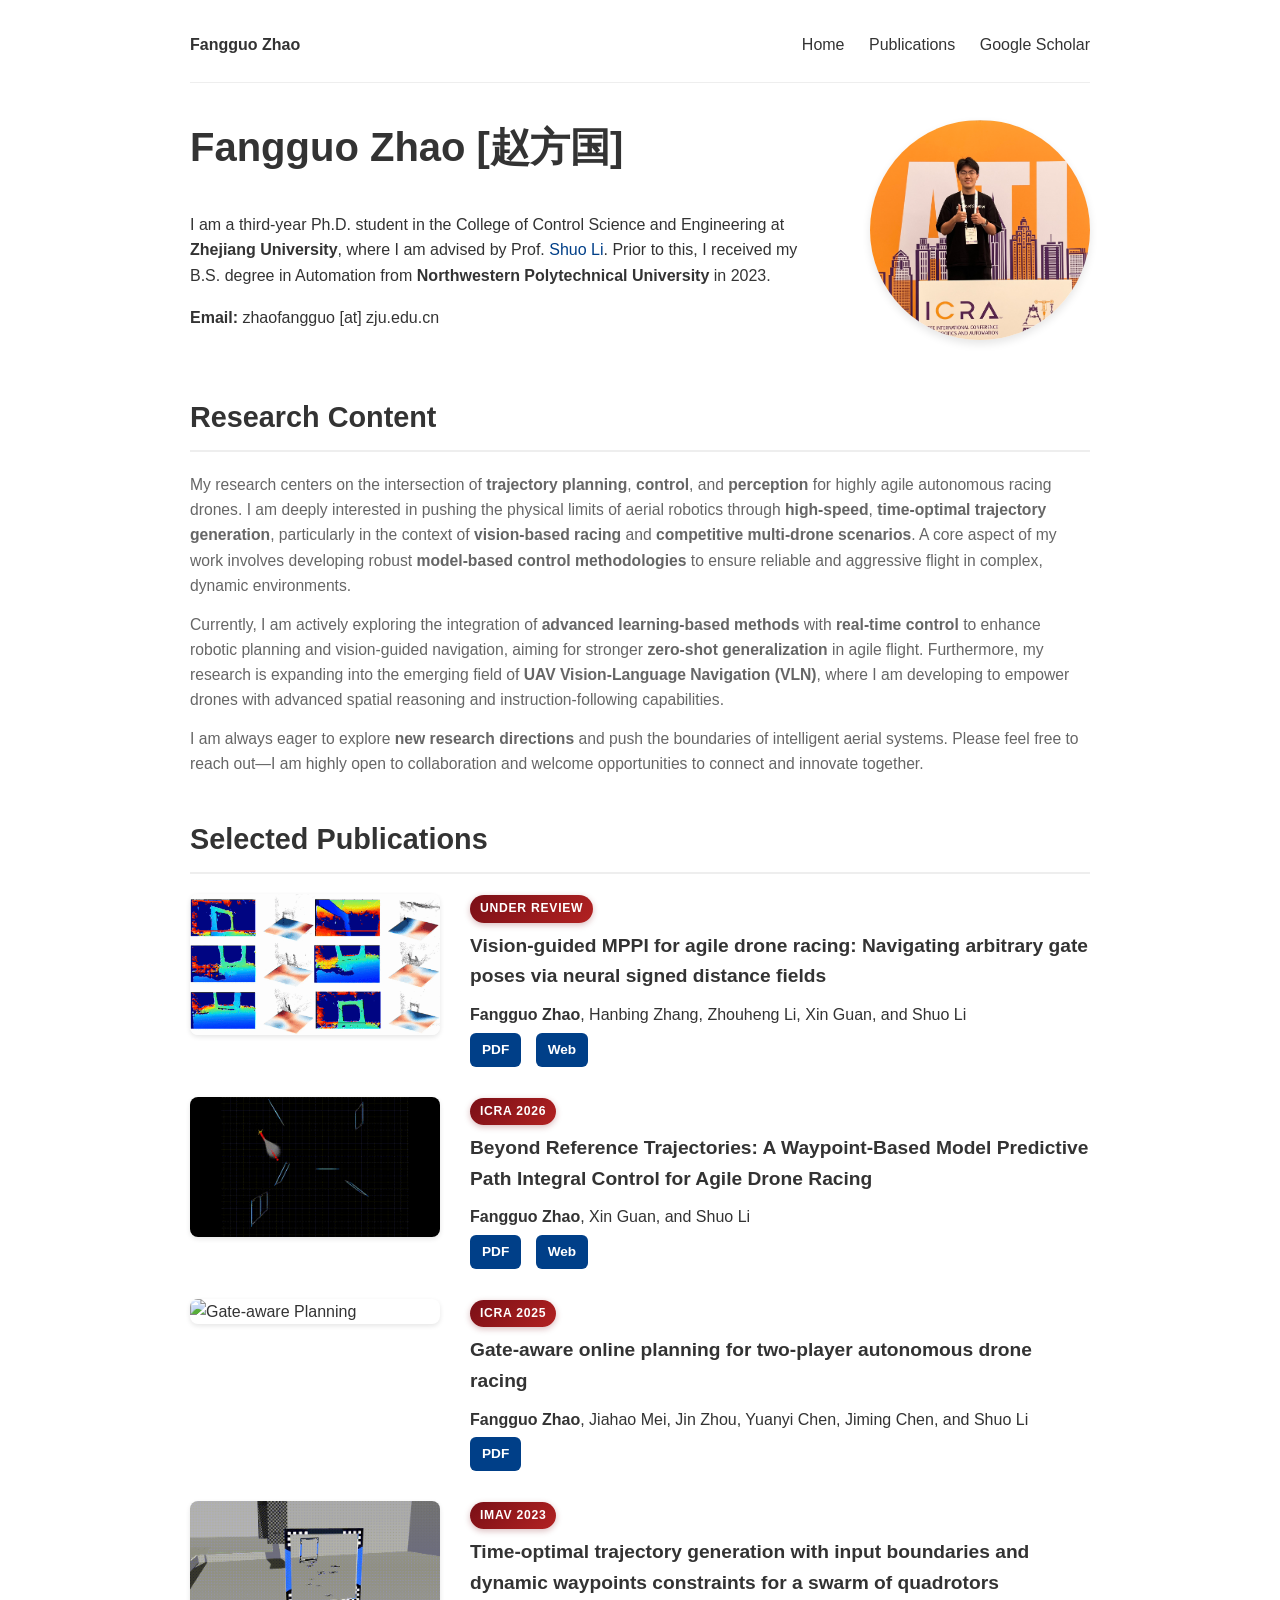
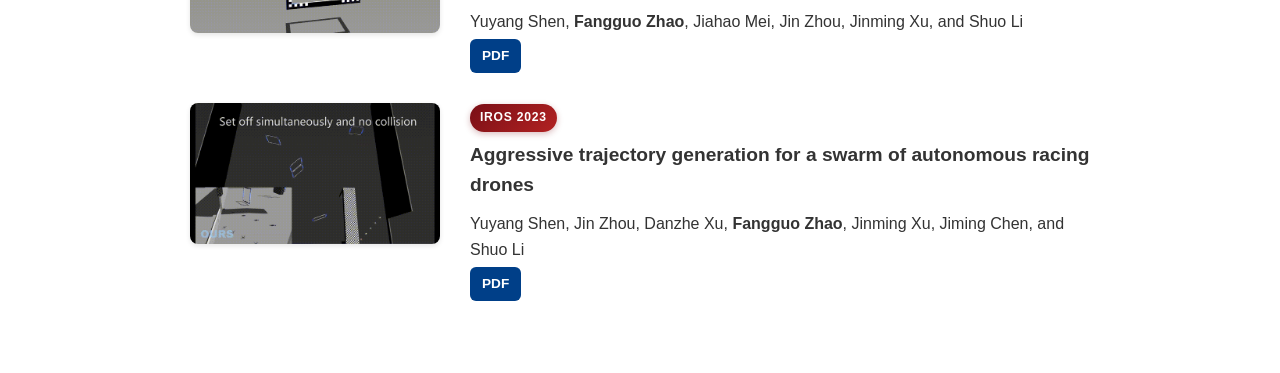
==== index.html @ 5dbd3a2a "first commit" ====
<!DOCTYPE html>
<html lang="en">
<head>
    <meta charset="UTF-8">
    <meta name="viewport" content="width=device-width, initial-scale=1.0">
    <title>Fangguo Zhao | Zhejiang University</title>
    <link rel="stylesheet" href="style.css">
</head>
<body>
    <div class="container">
        <header>
            <div><strong>Fangguo Zhao</strong></div>
            <div class="nav-links">
                <a href="index.html">Home</a>
                <a href="publications.html">Publications</a>
                <a href="https://scholar.google.com/citations?user=0NkpMvcAAAAJ&hl=zh-CN" target="_blank">Google Scholar</a>
                <!-- <a href="#">CV</a>  -->
            </div>
        </header>

        <section class="intro-section">
            <div class="intro-text">
                <h1>Fangguo Zhao [赵方国]</h1>
                <p>I am a third-year Ph.D. student in the College of Control Science and Engineering at <strong>Zhejiang University</strong>, where I am advised by Prof. <a href="https://scholar.google.com/citations?user=-MINoSEAAAAJ&hl=zh-CN">Shuo Li</a>. Prior to this, I received my B.S. degree in Automation from <strong>Northwestern Polytechnical University</strong> in 2023.</p>
                <!-- <p>My research focuses on <strong>trajectory planning and control for autonomous racing drones</strong>. I am particularly interested in high-speed maneuvers, time-optimal trajectory generation, and competitive multi-drone scenarios. Currently, my work heavily involves applying generative AI (such as Diffusion Policy and Compositional Diffusion Models) and MPPI to solve agile robotic planning tasks in arbitrary and dynamic environments.</p> -->
                <!-- <p><em>🔔 I am currently seeking visiting scholar or postdoctoral opportunities in Singapore and the United States, specifically within labs focused on high-dynamic racing and generative robotics.</em></p> -->
                <p>
                    <strong>Email:</strong> zhaofangguo [at] zju.edu.cn<br>
                    <!-- <strong>Links:</strong> <a href="https://scholar.google.com/citations?user=0NkpMvcAAAAJ&hl=zh-CN">Google Scholar</a>  -->
                </p>
            </div>
            <img src="images/profile.jpeg" alt="Fangguo Zhao" class="profile-img">
        </section>

        <section>
            <h2 class="section-title">Research Content</h2>

            <div class="research-content">
                <p>My research centers on the intersection of <strong>trajectory planning</strong>, <strong>control</strong>, and <strong>perception</strong> for highly agile autonomous racing drones. I am deeply interested in pushing the physical limits of aerial robotics through <strong>high-speed</strong>, <strong>time-optimal trajectory generation</strong>, particularly in the context of <strong>vision-based racing</strong> and <strong>competitive multi-drone scenarios</strong>. A core aspect of my work involves developing robust <strong>model-based control methodologies</strong> to ensure reliable and aggressive flight in complex, dynamic environments.</p>

                <p>Currently, I am actively exploring the integration of <strong>advanced learning-based methods</strong> with <strong>real-time control</strong> to enhance robotic planning and vision-guided navigation, aiming for stronger <strong>zero-shot generalization</strong> in agile flight. Furthermore, my research is expanding into the emerging field of <strong>UAV Vision-Language Navigation (VLN)</strong>, where I am developing to empower drones with advanced spatial reasoning and instruction-following capabilities.</p>

                <p>I am always eager to explore <strong>new research directions</strong> and push the boundaries of intelligent aerial systems. Please feel free to reach out—I am highly open to collaboration and welcome opportunities to connect and innovate together.</p>
            </div>
        </section>

        <section>
            <h2 class="section-title">Selected Publications</h2>

            <div class="pub-card">
                <img src="images/iros26.gif" alt="Vision-guided MPPI" class="project-img">
                <div class="pub-info">
                    <div class="pub-badge">UNDER REVIEW</div>
                    <h3 class="pub-title"><strong>Vision-guided MPPI for agile drone racing: Navigating arbitrary gate poses via neural signed distance fields</strong></h3>
                    <div class="pub-authors"><span class="me">Fangguo Zhao</span>, Hanbing Zhang, Zhouheng Li, Xin Guan, and Shuo Li</div>
                    <div class="pub-links pub-links-buttons">
                        <a href="https://arxiv.org/pdf/2603.07199" target="_blank">PDF</a>
                        <a href="https://zhaofangguo.github.io/vision_guided_mppi/" target="_blank">Web</a>
                    </div>
                </div>
            </div>

            <div class="pub-card">
                <img src="images/icra26.gif" alt="Rethinking Reference Trajectories" class="project-img">
                <div class="pub-info">
                    <div class="pub-badge">ICRA 2026</div>
                    <h3 class="pub-title"><strong>Beyond Reference Trajectories: A Waypoint-Based Model Predictive Path Integral Control for Agile Drone Racing</strong></h3>
                    <div class="pub-authors"><span class="me">Fangguo Zhao</span>, Xin Guan, and Shuo Li</div>
                    <div class="pub-links pub-links-buttons">
                        <a href="https://arxiv.org/abs/2509.14726" target="_blank">PDF</a>
                        <a href="https://zhaofangguo.github.io/racing_mppi/" target="_blank">Web</a>
                    </div>
                </div>
            </div>

            <div class="pub-card">
                <img src="images/icra25.png" alt="Gate-aware Planning" class="project-img">
                <div class="pub-info">
                    <div class="pub-badge">ICRA 2025</div>
                    <h3 class="pub-title"><strong>Gate-aware online planning for two-player autonomous drone racing</strong></h3>
                    <div class="pub-authors"><span class="me">Fangguo Zhao</span>, Jiahao Mei, Jin Zhou, Yuanyi Chen, Jiming Chen, and Shuo Li</div>
                    <div class="pub-links pub-links-buttons">
                        <a href="https://ieeexplore.ieee.org/document/11127454" target="_blank">PDF</a>
                    </div>
                </div>
            </div>

            <div class="pub-card">
                <img src="images/imav.gif" alt="Time-optimal Trajectory Generation" class="project-img">
                <div class="pub-info">
                    <div class="pub-badge">IMAV 2023</div>
                    <h3 class="pub-title"><strong>Time-optimal trajectory generation with input boundaries and dynamic waypoints constraints for a swarm of quadrotors</strong></h3>
                    <div class="pub-authors">Yuyang Shen, <span class="me">Fangguo Zhao</span>, Jiahao Mei, Jin Zhou, Jinming Xu, and Shuo Li</div>
                    <div class="pub-links pub-links-buttons">
                        <a href="http://www.imavs.org/papers/2023/31.pdf" target="_blank">PDF</a>
                    </div>
                </div>
            </div>

            <div class="pub-card">
                <img src="images/iros23.gif" alt="Aggressive trajectory generation" class="project-img">
                <div class="pub-info">
                    <div class="pub-badge">IROS 2023</div>
                    <h3 class="pub-title"><strong>Aggressive trajectory generation for a swarm of autonomous racing drones</strong></h3>
                    <div class="pub-authors">Yuyang Shen, Jin Zhou, Danzhe Xu, <span class="me">Fangguo Zhao</span>, Jinming Xu, Jiming Chen, and Shuo Li</div>
                    <div class="pub-links pub-links-buttons">
                        <a href="https://arxiv.org/abs/2303.00851" target="_blank">PDF</a>
                    </div>
                </div>
            </div>
        </section>
    </div>
</body>
</html>
---- style.css ----
/* style.css */
:root {
    --theme-color: #003F88; /* ZJU Blue */
    --text-color: #333333;
    --light-text: #666666;
    --bg-color: #ffffff;
    --line-color: #eeeeee;
}

body {
    font-family: -apple-system, BlinkMacSystemFont, "Segoe UI", Roboto, Helvetica, Arial, sans-serif;
    color: var(--text-color);
    background-color: var(--bg-color);
    line-height: 1.6;
    margin: 0;
    padding: 0;
}

a {
    color: var(--theme-color);
    text-decoration: none;
}

a:hover {
    text-decoration: underline;
}

.container {
    max-width: 900px;
    margin: 0 auto;
    padding: 2rem 20px;
}

/* 导航栏 */
header {
    display: flex;
    justify-content: space-between;
    align-items: center;
    padding-bottom: 1.5rem;
    border-bottom: 1px solid var(--line-color);
    margin-bottom: 2rem;
}

.nav-links a {
    margin-left: 20px;
    font-weight: 500;
    color: var(--text-color);
}

.nav-links a:hover {
    color: var(--theme-color);
}

/* 个人简介模块 */
.intro-section {
    display: flex;
    align-items: center;
    gap: 40px;
    margin-bottom: 3rem;
}

.intro-text {
    flex: 1;
}

.intro-text h1 {
    margin-top: 0;
    font-size: 2.5rem;
}

.profile-img {
    width: 220px;
    height: 220px;
    border-radius: 50%;
    object-fit: cover;
    box-shadow: 0 4px 8px rgba(0,0,0,0.1);
}

/* 项目 & 论文模块 */
.section-title {
    font-size: 1.8rem;
    border-bottom: 2px solid var(--line-color);
    padding-bottom: 10px;
    margin-bottom: 20px;
}

.project-card, .pub-card {
    display: flex;
    gap: 30px;
    margin-bottom: 30px;
    align-items: flex-start;
}

section {
    margin-bottom: 2.5rem;
}

.project-img {
    width: 250px;
    flex-shrink: 0;
    border-radius: 8px;
    box-shadow: 0 2px 5px rgba(0,0,0,0.1);
}

.pub-thumb {
    width: 250px;
    height: 145px;
    flex-shrink: 0;
    object-fit: cover;
    border-radius: 8px;
    box-shadow: 0 2px 5px rgba(0,0,0,0.1);
}

.project-info, .pub-info {
    flex: 1;
}

.project-title, .pub-title {
    font-size: 1.2rem;
    font-weight: 600;
    margin: 0 0 10px 0;
}

.project-desc {
    color: var(--light-text);
    font-size: 0.95rem;
}

.research-content p {
    color: var(--light-text);
    font-size: 0.98rem;
    margin: 0 0 14px 0;
}

.pub-authors {
    color: var(--text-color);
    margin-bottom: 5px;
}

.pub-badge {
    display: inline-block;
    background: linear-gradient(135deg, #7a0f16, #b22222);
    color: #ffffff;
    font-weight: 700;
    font-size: 0.76rem;
    letter-spacing: 0.06em;
    text-transform: uppercase;
    padding: 4px 10px;
    border-radius: 999px;
    margin-bottom: 8px;
    box-shadow: 0 2px 6px rgba(122, 15, 22, 0.28);
}

.pub-venue {
    font-style: italic;
    color: var(--light-text);
    margin-bottom: 8px;
}

.pub-abstract {
    color: var(--light-text);
    font-size: 0.95rem;
    margin: 0 0 10px 0;
}

.pub-links a {
    display: inline-block;
    margin-right: 15px;
    font-size: 0.9rem;
    font-weight: 500;
}

.pub-links-buttons a {
    background-color: var(--theme-color);
    color: #ffffff;
    padding: 6px 12px;
    border-radius: 6px;
    margin-right: 10px;
    font-size: 0.85rem;
    font-weight: 600;
    text-decoration: none;
}

.pub-links-buttons a:hover {
    text-decoration: none;
    opacity: 0.9;
}

.year-divider {
    margin: 30px 0 18px;
    padding-bottom: 6px;
    border-bottom: 1px solid var(--line-color);
    color: var(--theme-color);
    font-size: 1.1rem;
    font-weight: 700;
    letter-spacing: 0.03em;
}

.me {
    font-weight: bold;
}

/* 响应式设计 (手机端适配) */
@media (max-width: 768px) {
    .intro-section, .project-card, .pub-card {
        flex-direction: column;
    }
    .profile-img {
        width: 180px;
        height: 180px;
    }
    .project-img,
    .pub-thumb {
        width: 100%;
        height: auto;
    }
}
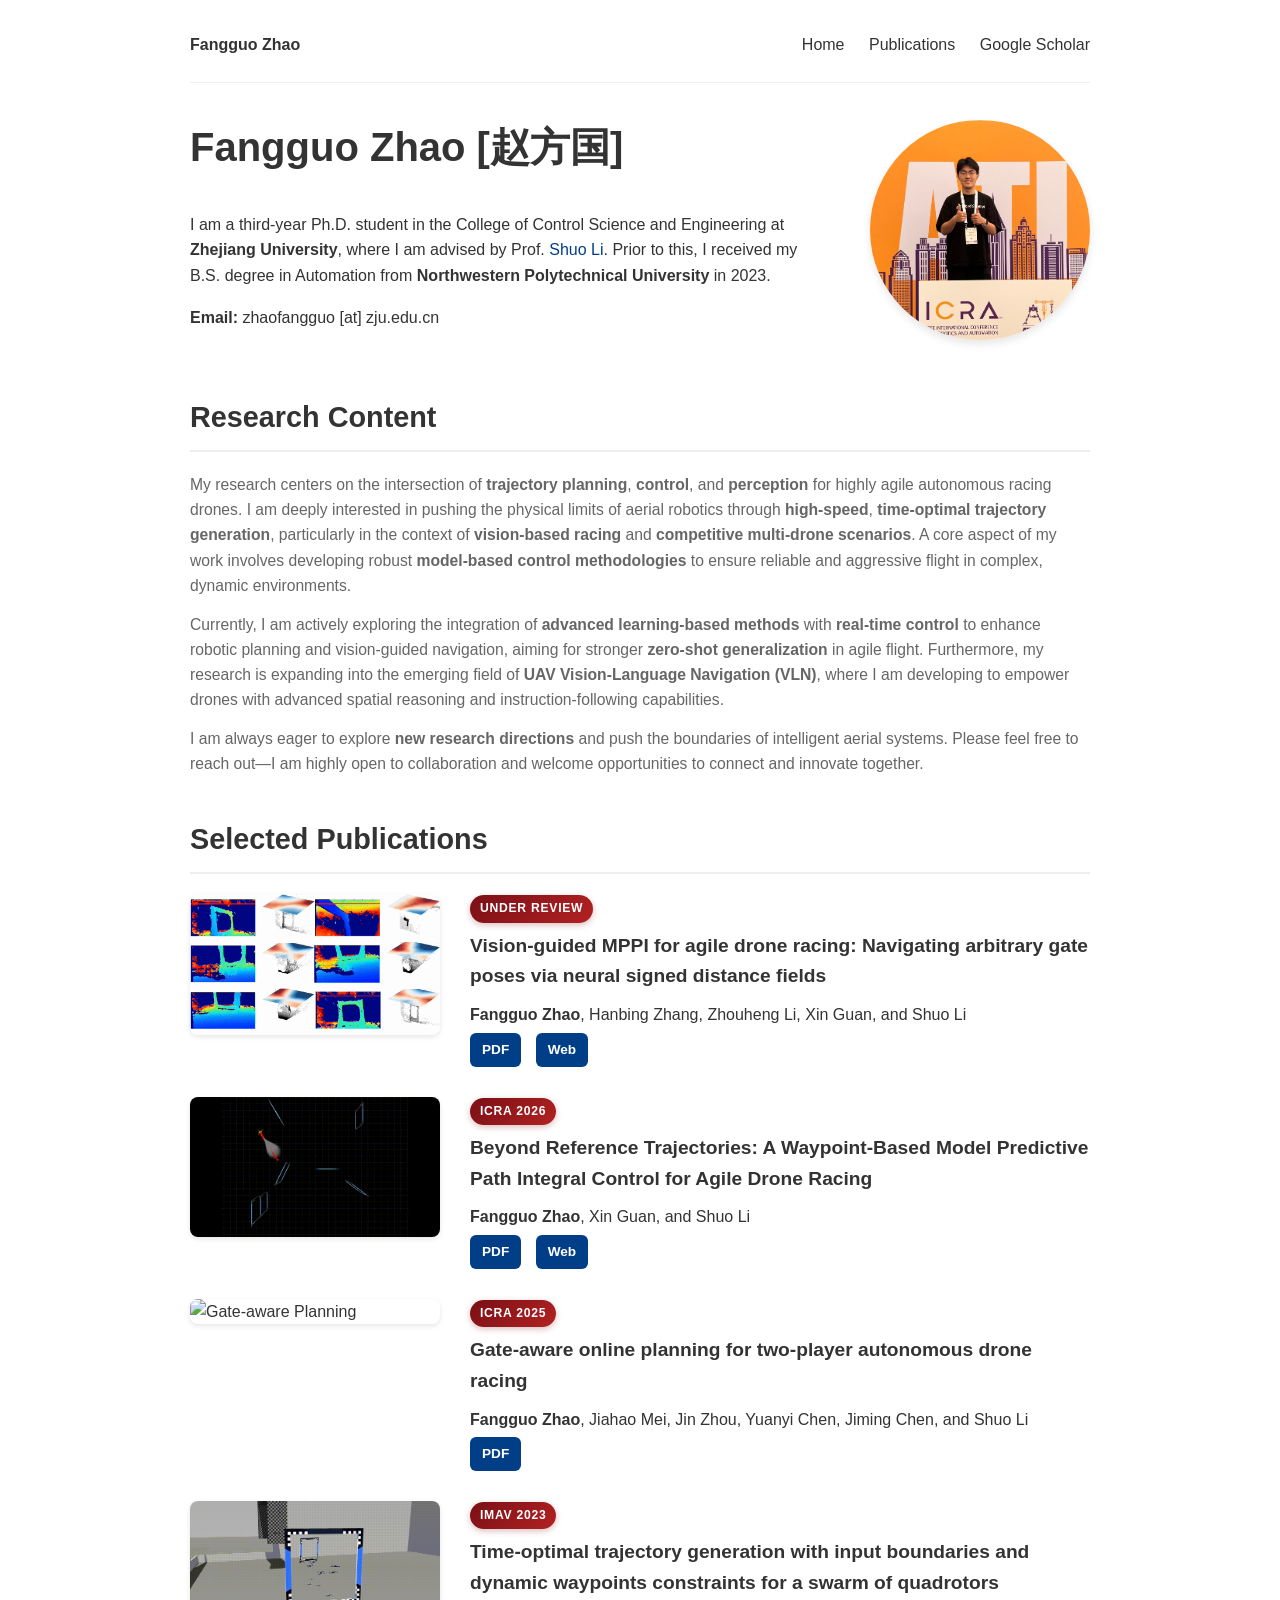
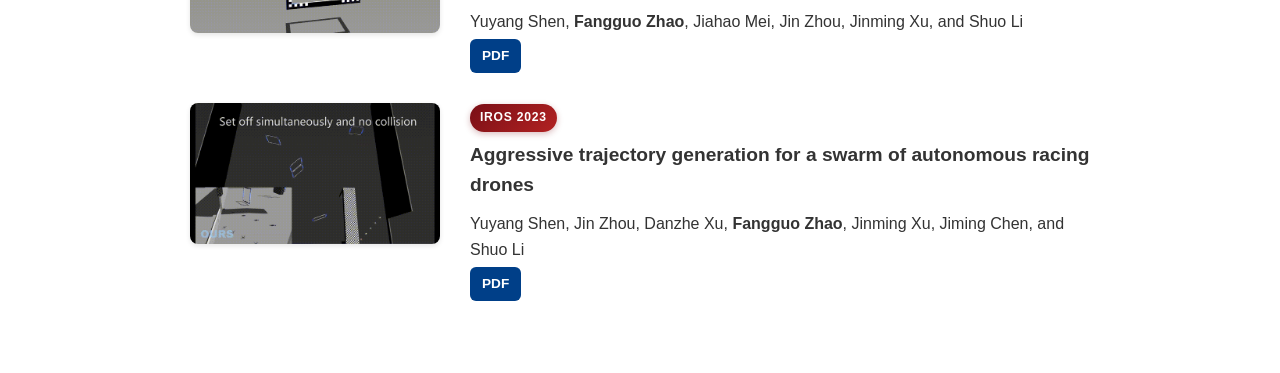
==== commit ffd6a16d: "update" ====
--- a/index.html
+++ b/index.html
@@ -5,6 +5,15 @@
     <meta name="viewport" content="width=device-width, initial-scale=1.0">
     <title>Fangguo Zhao | Zhejiang University</title>
     <link rel="stylesheet" href="style.css">
+    <!-- Google tag (gtag.js) -->
+    <script async src="https://www.googletagmanager.com/gtag/js?id=G-J3Y39Y20ER"></script>
+    <script>
+    window.dataLayer = window.dataLayer || [];
+    function gtag(){dataLayer.push(arguments);}
+    gtag('js', new Date());
+
+    gtag('config', 'G-J3Y39Y20ER');
+    </script>
 </head>
 <body>
     <div class="container">
@@ -22,8 +31,7 @@
             <div class="intro-text">
                 <h1>Fangguo Zhao [赵方国]</h1>
                 <p>I am a third-year Ph.D. student in the College of Control Science and Engineering at <strong>Zhejiang University</strong>, where I am advised by Prof. <a href="https://scholar.google.com/citations?user=-MINoSEAAAAJ&hl=zh-CN">Shuo Li</a>. Prior to this, I received my B.S. degree in Automation from <strong>Northwestern Polytechnical University</strong> in 2023.</p>
-                <!-- <p>My research focuses on <strong>trajectory planning and control for autonomous racing drones</strong>. I am particularly interested in high-speed maneuvers, time-optimal trajectory generation, and competitive multi-drone scenarios. Currently, my work heavily involves applying generative AI (such as Diffusion Policy and Compositional Diffusion Models) and MPPI to solve agile robotic planning tasks in arbitrary and dynamic environments.</p> -->
-                <!-- <p><em>🔔 I am currently seeking visiting scholar or postdoctoral opportunities in Singapore and the United States, specifically within labs focused on high-dynamic racing and generative robotics.</em></p> -->
+
                 <p>
                     <strong>Email:</strong> zhaofangguo [at] zju.edu.cn<br>
                     <!-- <strong>Links:</strong> <a href="https://scholar.google.com/citations?user=0NkpMvcAAAAJ&hl=zh-CN">Google Scholar</a>  -->
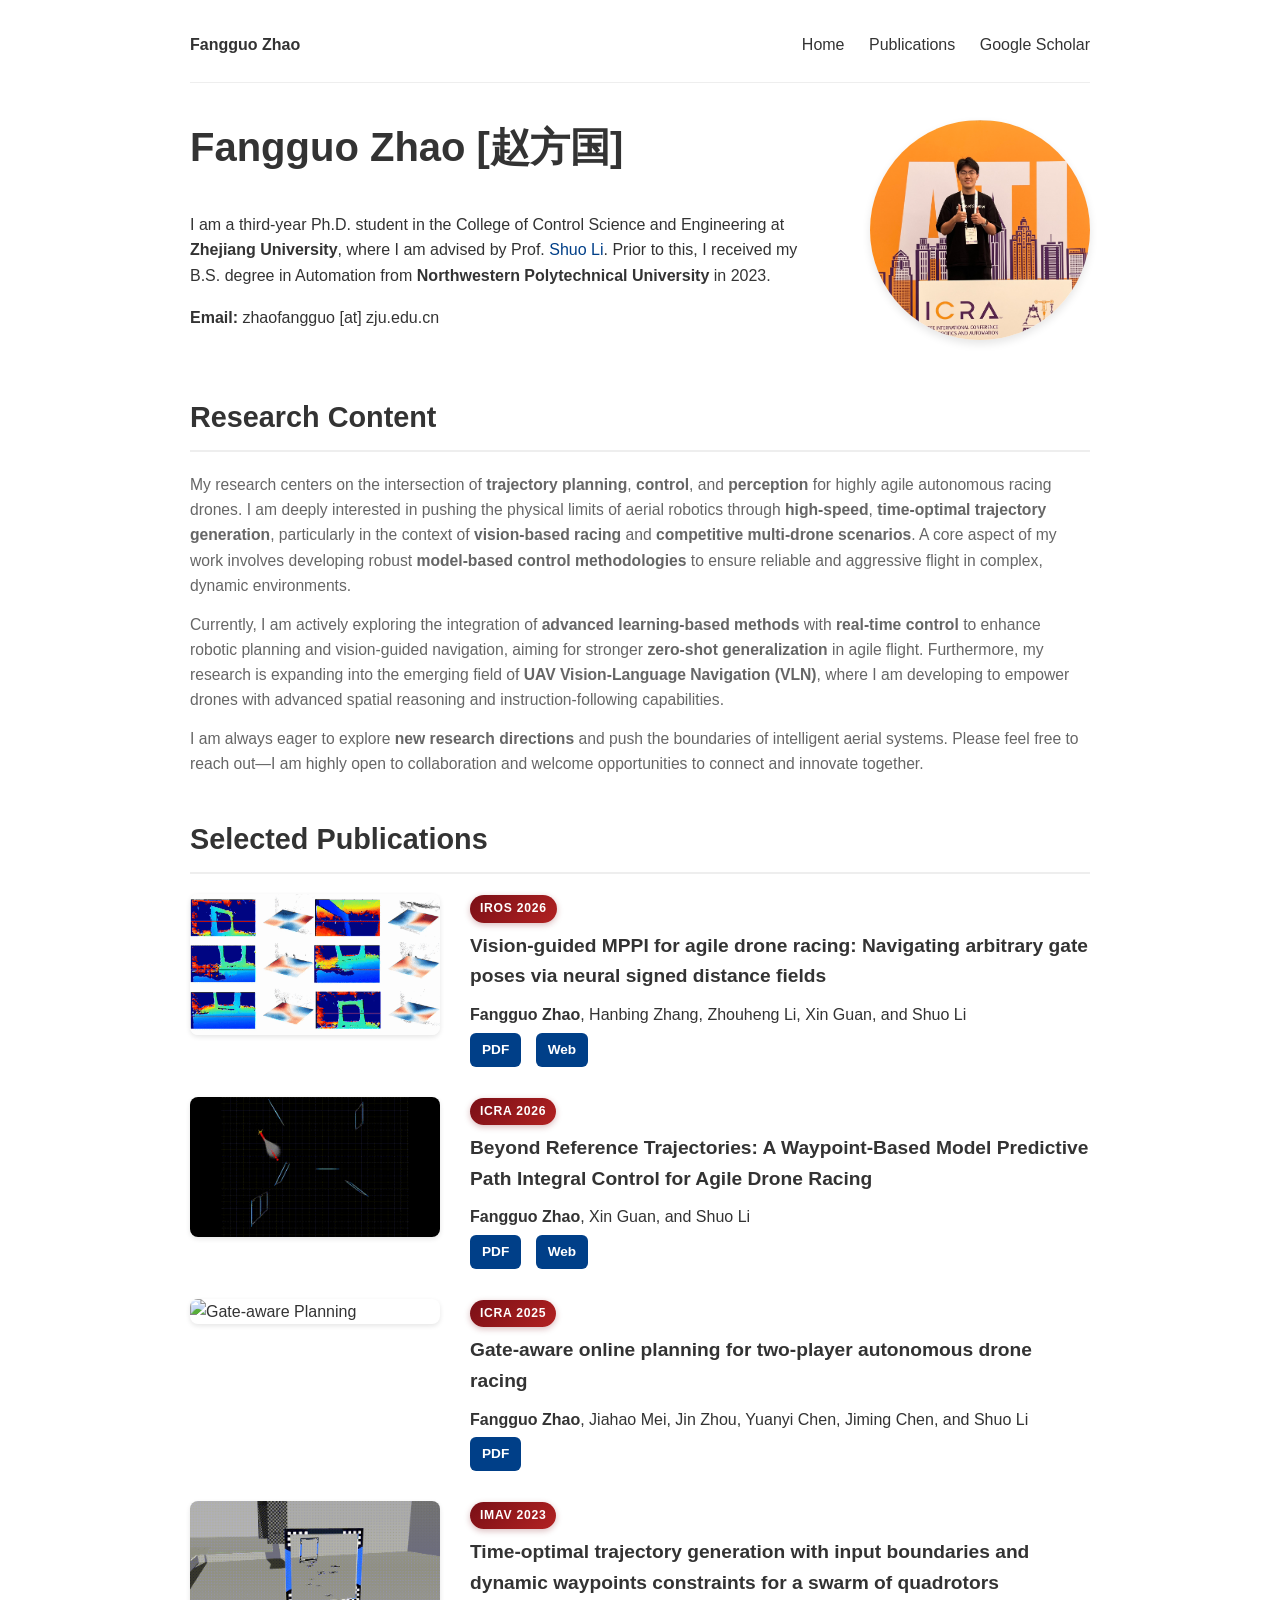
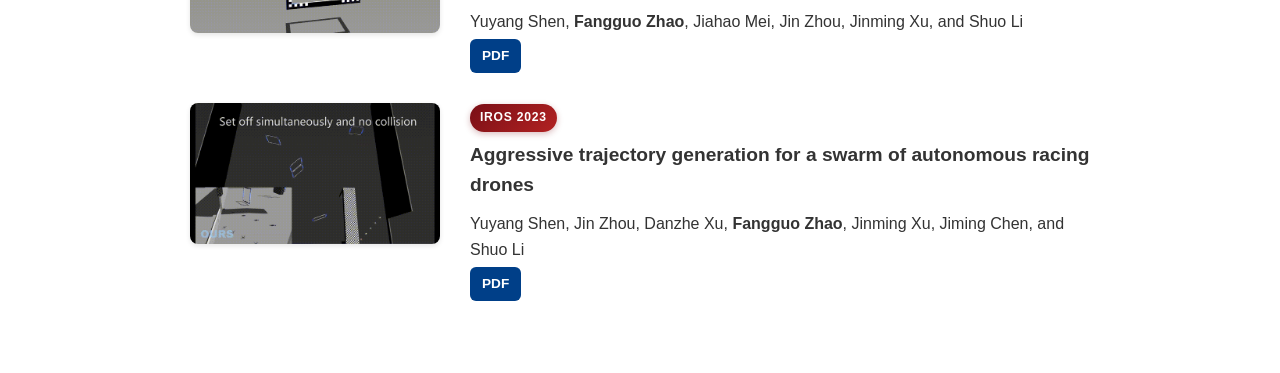
==== commit 0c4802bd: "add iros2026" ====
--- a/index.html
+++ b/index.html
@@ -58,7 +58,7 @@
             <div class="pub-card">
                 <img src="images/iros26.gif" alt="Vision-guided MPPI" class="project-img">
                 <div class="pub-info">
-                    <div class="pub-badge">UNDER REVIEW</div>
+                    <div class="pub-badge">IROS 2026</div>
                     <h3 class="pub-title"><strong>Vision-guided MPPI for agile drone racing: Navigating arbitrary gate poses via neural signed distance fields</strong></h3>
                     <div class="pub-authors"><span class="me">Fangguo Zhao</span>, Hanbing Zhang, Zhouheng Li, Xin Guan, and Shuo Li</div>
                     <div class="pub-links pub-links-buttons">
@@ -119,4 +119,4 @@
         </section>
     </div>
 </body>
-</html>+</html>
